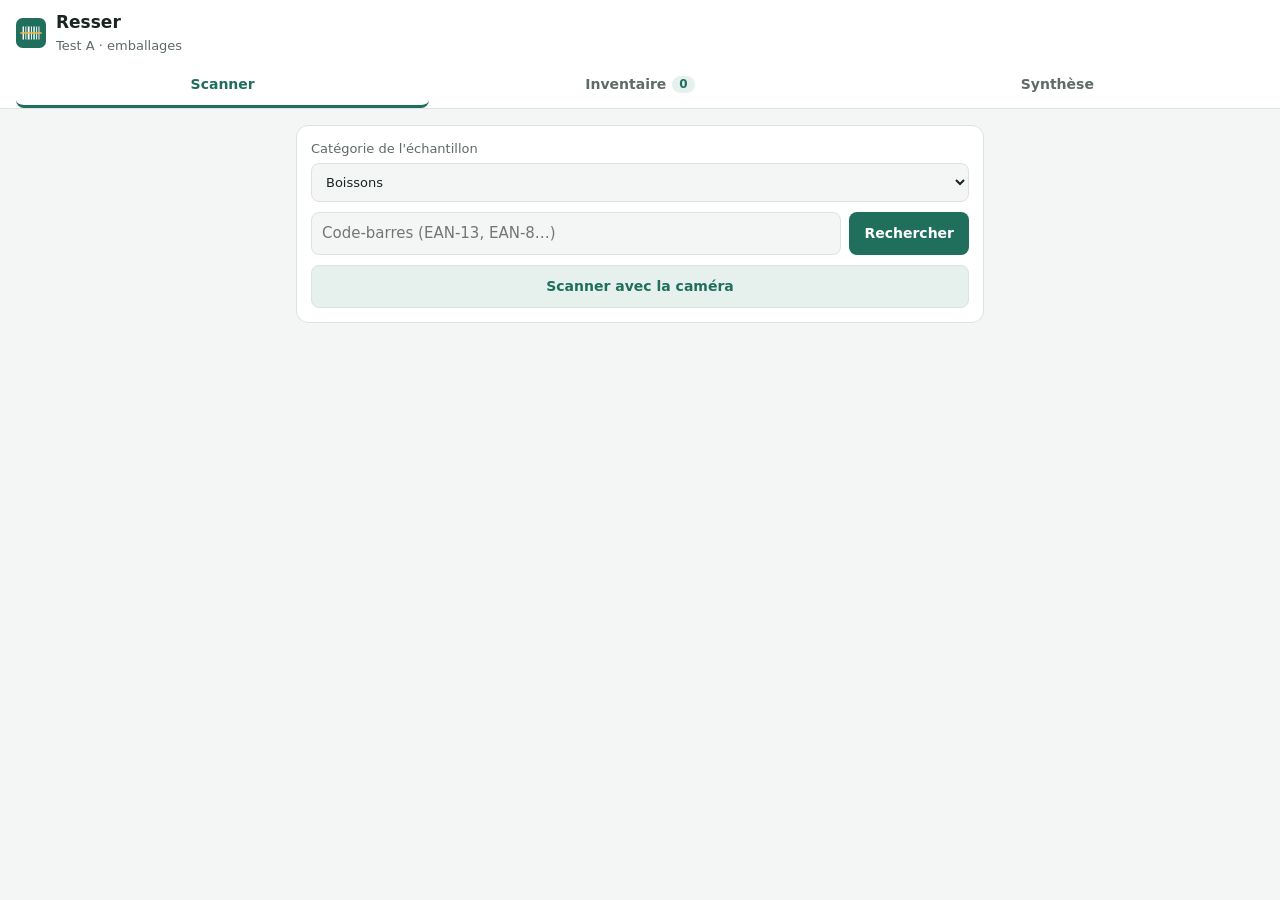
==== index.html @ b641f358 "Test A : PWA de caractérisation des emballages (Grand Nancy) Scanner de code-barres, requêtes Open F" ====
<!doctype html>
<html lang="fr">
<head>
  <meta charset="utf-8">
  <meta name="viewport" content="width=device-width, initial-scale=1, viewport-fit=cover">
  <title>Resser · Test A</title>
  <meta name="description" content="Outil de test pour caractériser les emballages des produits à partir du code-barres.">
  <meta name="theme-color" content="#1f6f5c">
  <link rel="manifest" href="manifest.webmanifest">
  <link rel="icon" href="icon.svg" type="image/svg+xml">
  <link rel="stylesheet" href="styles.css">
</head>
<body>
  <header class="top">
    <div class="brand">
      <img src="icon.svg" alt="" width="30" height="30">
      <div><strong>Resser</strong><span>Test A · emballages</span></div>
    </div>
    <nav class="tabs">
      <button type="button" data-tab="escanear" class="active">Scanner</button>
      <button type="button" data-tab="inventario">Inventaire <span id="count" class="pill">0</span></button>
      <button type="button" data-tab="resumen">Synthèse</button>
    </nav>
  </header>

  <main>
    <section id="tab-escanear" class="tab active">
      <div class="card">
        <label class="field">Catégorie de l'échantillon
          <select id="categoria"></select>
        </label>
        <div class="row">
          <input id="gtin" inputmode="numeric" autocomplete="off" placeholder="Code-barres (EAN-13, EAN-8…)">
          <button id="buscar" type="button" class="primary">Rechercher</button>
        </div>
        <button id="camara" type="button" class="secondary wide">Scanner avec la caméra</button>
        <div id="lector" hidden>
          <div id="reader"></div>
          <button id="cerrar-camara" type="button" class="ghost wide">Fermer la caméra</button>
        </div>
        <p id="estado" class="muted" role="status"></p>
      </div>
      <div id="editor"></div>
    </section>

    <section id="tab-inventario" class="tab">
      <div class="card">
        <div class="row">
          <input id="filtro" type="search" placeholder="Filtrer par nom, marque ou code">
        </div>
        <div class="actions">
          <button type="button" id="exp-ref" class="secondary">CSV références</button>
          <button type="button" id="exp-comp" class="secondary">CSV composants</button>
          <button type="button" id="exp-json" class="secondary">Sauvegarde JSON</button>
          <label class="button secondary">Importer JSON<input id="imp-json" type="file" accept="application/json,.json" hidden></label>
        </div>
      </div>
      <ul id="lista" class="lista"></ul>
      <button type="button" id="borrar-todo" class="danger ghost wide">Effacer tout l'inventaire</button>
    </section>

    <section id="tab-resumen" class="tab"></section>
  </main>

  <div id="toast" role="status" aria-live="polite"></div>
  <script type="module" src="app.js"></script>
</body>
</html>
---- styles.css ----
:root {
  --bg: #f4f6f5;
  --card: #ffffff;
  --ink: #1b2421;
  --muted: #5f6b67;
  --line: #dde3e1;
  --accent: #1f6f5c;
  --accent-ink: #ffffff;
  --soft: #e6f1ee;
  --warn: #b8641a;
  --bad: #b3362b;
  --good: #2c7a4b;
  --radius: 12px;
  color-scheme: light;
}
@media (prefers-color-scheme: dark) {
  :root {
    --bg: #111715;
    --card: #1a2220;
    --ink: #e7eeeb;
    --muted: #9aa8a3;
    --line: #2c3633;
    --accent: #4fb397;
    --accent-ink: #0d1412;
    --soft: #1f2e2a;
    --warn: #e09550;
    --bad: #e2675c;
    --good: #5cbf83;
    color-scheme: dark;
  }
}

* { box-sizing: border-box; }
html, body { margin: 0; }
body {
  background: var(--bg);
  color: var(--ink);
  font: 15px/1.45 system-ui, -apple-system, "Segoe UI", Roboto, sans-serif;
  padding-bottom: env(safe-area-inset-bottom);
}

.top {
  position: sticky; top: 0; z-index: 5;
  background: var(--card);
  border-bottom: 1px solid var(--line);
  padding: 10px 16px 0;
}
.brand { display: flex; align-items: center; gap: 10px; }
.brand strong { display: block; font-size: 17px; }
.brand span { color: var(--muted); font-size: 13px; }
.tabs { display: flex; gap: 4px; margin-top: 8px; }
.tabs button {
  flex: 1; background: none; border: 0; border-bottom: 3px solid transparent;
  padding: 10px 4px; color: var(--muted); font-weight: 600; font-size: 14px; cursor: pointer;
}
.tabs button.active { color: var(--accent); border-bottom-color: var(--accent); }

main { max-width: 720px; margin: 0 auto; padding: 16px; }
#editor { scroll-margin-top: 110px; }
.tab { display: none; }
.tab.active { display: block; }

.card {
  background: var(--card); border: 1px solid var(--line); border-radius: var(--radius);
  padding: 14px; margin-bottom: 14px;
}
.card h2, .card h3 { margin: 0 0 10px; font-size: 16px; }
.muted { color: var(--muted); font-size: 13px; margin: 8px 0 0; }
.muted:empty { display: none; }

.row { display: flex; gap: 8px; align-items: stretch; }
.row > input { flex: 1; min-width: 0; }
.grid { display: grid; grid-template-columns: repeat(auto-fit, minmax(140px, 1fr)); gap: 10px; }
.field { display: flex; flex-direction: column; gap: 4px; font-size: 13px; color: var(--muted); margin-bottom: 10px; }
.field > input, .field > select, .field > textarea { color: var(--ink); }

input, select, textarea, button, .button { font: inherit; }
input, select, textarea {
  width: 100%; padding: 10px; border: 1px solid var(--line); border-radius: 8px;
  background: var(--bg); color: var(--ink);
}
textarea { min-height: 64px; resize: vertical; }

button, .button {
  display: inline-flex; align-items: center; justify-content: center; gap: 6px;
  padding: 10px 14px; border-radius: 8px; border: 1px solid transparent; cursor: pointer;
  font-weight: 600; font-size: 14px;
}
.primary { background: var(--accent); color: var(--accent-ink); }
.secondary { background: var(--soft); color: var(--accent); border-color: var(--line); }
.ghost { background: none; color: var(--muted); border-color: var(--line); }
.danger { color: var(--bad); }
.wide { width: 100%; margin-top: 10px; }
.actions { display: flex; flex-wrap: wrap; gap: 8px; margin-top: 10px; }
button:disabled { opacity: .5; cursor: default; }

#reader { margin-top: 10px; border-radius: 8px; overflow: hidden; }
#reader video { width: 100% !important; }

.prod { display: flex; gap: 12px; align-items: flex-start; }
.prod img { width: 72px; height: 72px; object-fit: contain; background: #fff; border-radius: 8px; border: 1px solid var(--line); }
.prod .meta { flex: 1; min-width: 0; }
.prod .gtin { font-family: ui-monospace, Consolas, monospace; color: var(--muted); font-size: 13px; }

.badge {
  display: inline-block; padding: 2px 8px; border-radius: 999px; font-size: 12px; font-weight: 700;
  background: var(--soft); color: var(--accent); margin: 2px 4px 2px 0;
}
.badge.warn { background: color-mix(in srgb, var(--warn) 16%, transparent); color: var(--warn); }
.badge.bad { background: color-mix(in srgb, var(--bad) 16%, transparent); color: var(--bad); }
.badge.good { background: color-mix(in srgb, var(--good) 16%, transparent); color: var(--good); }
.pill { background: var(--soft); color: var(--accent); border-radius: 999px; padding: 0 7px; font-size: 12px; }

.clase { display: inline-grid; place-items: center; width: 30px; height: 30px; border-radius: 8px; font-weight: 800; color: #fff; }
.clase-A { background: #2c7a4b; }
.clase-B { background: #5d9c3a; }
.clase-C { background: #c98a1c; }
.clase-D { background: #b3362b; }

.comp { border: 1px solid var(--line); border-radius: 10px; padding: 10px; margin-bottom: 10px; }
.comp-head { display: flex; justify-content: space-between; align-items: center; margin-bottom: 8px; font-weight: 600; }
.comp-foot { display: flex; flex-wrap: wrap; gap: 4px; align-items: center; font-size: 13px; }
.dot { display: inline-block; width: 10px; height: 10px; border-radius: 50%; margin-right: 4px; vertical-align: middle; }
.check { display: flex; gap: 8px; align-items: center; margin-bottom: 10px; }
.check input { width: 20px; height: 20px; }
.note { font-size: 12px; color: var(--muted); }

.lista { list-style: none; margin: 0; padding: 0; }
.lista li {
  display: flex; gap: 10px; align-items: center; background: var(--card); border: 1px solid var(--line);
  border-radius: var(--radius); padding: 10px 12px; margin-bottom: 8px; cursor: pointer;
}
.lista .info { flex: 1; min-width: 0; }
.lista .info strong { display: block; overflow: hidden; text-overflow: ellipsis; white-space: nowrap; }
.lista .info span { color: var(--muted); font-size: 13px; }
.vacio { text-align: center; color: var(--muted); padding: 24px 0; }

.kpis { display: grid; grid-template-columns: repeat(auto-fit, minmax(150px, 1fr)); gap: 10px; }
.kpi { background: var(--card); border: 1px solid var(--line); border-radius: var(--radius); padding: 12px; }
.kpi .v { font-size: 26px; font-weight: 800; }
.kpi .l { font-size: 13px; color: var(--muted); }
.kpi .n { font-size: 12px; color: var(--muted); margin-top: 4px; }
.bar { display: flex; height: 22px; border-radius: 6px; overflow: hidden; background: var(--line); margin: 8px 0; }
.bar > div { display: grid; place-items: center; color: #fff; font-size: 12px; font-weight: 700; }
table { width: 100%; border-collapse: collapse; font-size: 13px; }
th, td { text-align: left; padding: 6px 4px; border-bottom: 1px solid var(--line); }
th { color: var(--muted); font-weight: 600; }
td.num, th.num { text-align: right; }
.tabla { overflow-x: auto; }

#toast {
  position: fixed; left: 50%; bottom: 20px; transform: translateX(-50%) translateY(120px);
  background: var(--ink); color: var(--bg); padding: 10px 16px; border-radius: 10px;
  max-width: calc(100% - 32px); transition: transform .25s; z-index: 10; font-size: 14px;
}
#toast.show { transform: translateX(-50%) translateY(0); }
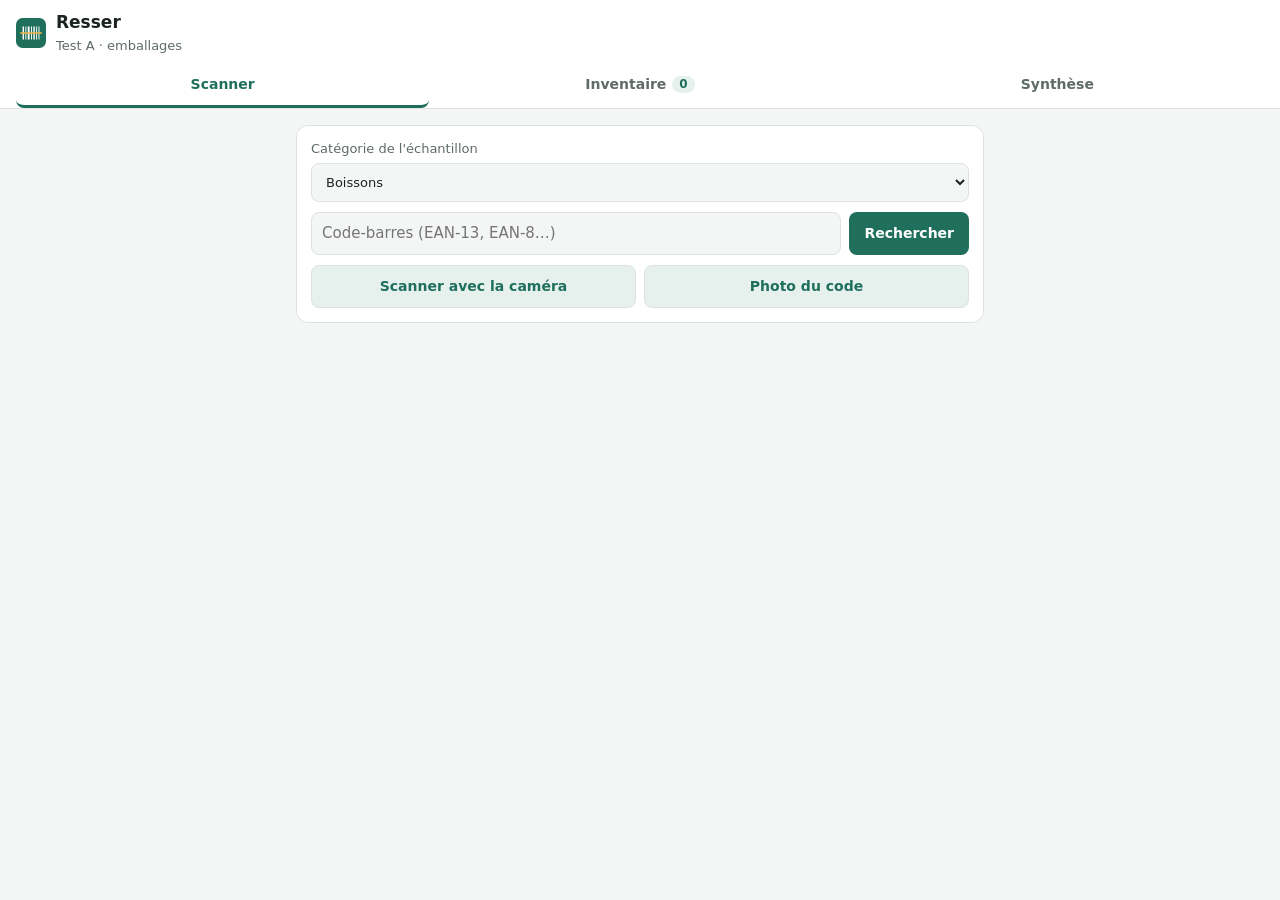
==== commit 310bf6f4: "Lecteur de codes-barres plus fiable sur téléphone Remplace html5-qrcode par BarcodeDetector natif, o" ====
--- a/index.html
+++ b/index.html
@@ -33,10 +33,16 @@
           <input id="gtin" inputmode="numeric" autocomplete="off" placeholder="Code-barres (EAN-13, EAN-8…)">
           <button id="buscar" type="button" class="primary">Rechercher</button>
         </div>
-        <button id="camara" type="button" class="secondary wide">Scanner avec la caméra</button>
+        <div id="botones-scan" class="row scan">
+          <button id="camara" type="button" class="secondary">Scanner avec la caméra</button>
+          <label class="button secondary">Photo du code<input id="foto" type="file" accept="image/*" capture="environment" hidden></label>
+        </div>
         <div id="lector" hidden>
-          <div id="reader"></div>
-          <button id="cerrar-camara" type="button" class="ghost wide">Fermer la caméra</button>
+          <div class="visor"><video id="video" playsinline muted></video><div class="mira"></div></div>
+          <div class="row scan">
+            <button id="linterna" type="button" class="secondary" hidden>Lampe</button>
+            <button id="cerrar-camara" type="button" class="ghost">Fermer la caméra</button>
+          </div>
         </div>
         <p id="estado" class="muted" role="status"></p>
       </div>
--- a/styles.css
+++ b/styles.css
@@ -31,6 +31,7 @@
 }
 
 * { box-sizing: border-box; }
+[hidden] { display: none !important; }
 html, body { margin: 0; }
 body {
   background: var(--bg);
@@ -94,8 +95,16 @@
 .actions { display: flex; flex-wrap: wrap; gap: 8px; margin-top: 10px; }
 button:disabled { opacity: .5; cursor: default; }
 
-#reader { margin-top: 10px; border-radius: 8px; overflow: hidden; }
-#reader video { width: 100% !important; }
+.row.scan { margin-top: 10px; }
+.row.scan > * { flex: 1; }
+.visor { position: relative; margin-top: 10px; border-radius: 8px; overflow: hidden; background: #000; }
+.visor video { display: block; width: 100%; max-height: 60vh; object-fit: cover; }
+.mira {
+  position: absolute; left: 8%; right: 8%; top: 32%; bottom: 32%;
+  border: 3px solid rgba(255, 255, 255, .85); border-radius: 10px;
+  box-shadow: 0 0 0 999px rgba(0, 0, 0, .35); pointer-events: none;
+}
+.mira::after { content: ''; position: absolute; left: 6%; right: 6%; top: 50%; height: 2px; background: #f2b544; }
 
 .prod { display: flex; gap: 12px; align-items: flex-start; }
 .prod img { width: 72px; height: 72px; object-fit: contain; background: #fff; border-radius: 8px; border: 1px solid var(--line); }
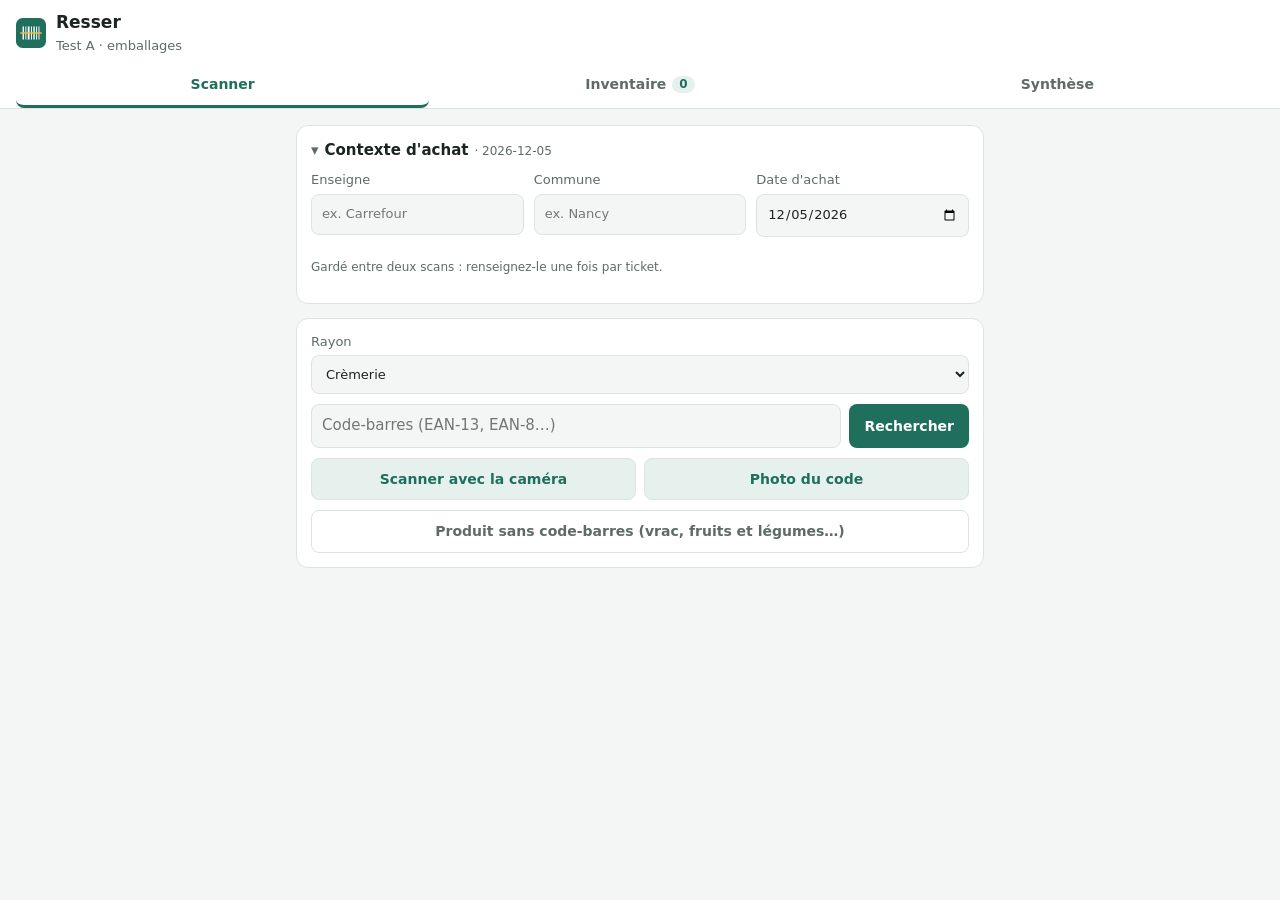
==== commit bd144492: "v0.4.0 : rayons, contexte d'achat, produits sans code-barres, synchronisation Google Sheets - Rayons" ====
--- a/index.html
+++ b/index.html
@@ -25,17 +25,30 @@
 
   <main>
     <section id="tab-escanear" class="tab active">
+      <details class="card" id="contexto">
+        <summary><strong>Contexte d'achat</strong> <span id="contexto-resumen" class="note"></span></summary>
+        <div class="grid" style="margin-top:10px">
+          <label class="field">Enseigne<input id="ctx-enseigne" list="enseignes" autocomplete="off" placeholder="ex. Carrefour"></label>
+          <label class="field">Commune<input id="ctx-commune" list="communes" autocomplete="off" placeholder="ex. Nancy"></label>
+          <label class="field">Date d'achat<input id="ctx-fecha" type="date"></label>
+        </div>
+        <p class="note">Gardé entre deux scans : renseignez-le une fois par ticket.</p>
+      </details>
+
       <div class="card">
-        <label class="field">Catégorie de l'échantillon
+        <label class="field">Rayon
           <select id="categoria"></select>
         </label>
         <div class="row">
           <input id="gtin" inputmode="numeric" autocomplete="off" placeholder="Code-barres (EAN-13, EAN-8…)">
           <button id="buscar" type="button" class="primary">Rechercher</button>
         </div>
-        <div id="botones-scan" class="row scan">
-          <button id="camara" type="button" class="secondary">Scanner avec la caméra</button>
-          <label class="button secondary">Photo du code<input id="foto" type="file" accept="image/*" capture="environment" hidden></label>
+        <div id="botones-scan">
+          <div class="row scan">
+            <button id="camara" type="button" class="secondary">Scanner avec la caméra</button>
+            <label class="button secondary">Photo du code<input id="foto" type="file" accept="image/*" capture="environment" hidden></label>
+          </div>
+          <button id="sin-codigo" type="button" class="ghost wide">Produit sans code-barres (vrac, fruits et légumes…)</button>
         </div>
         <div id="lector" hidden>
           <div class="visor"><video id="video" playsinline muted></video><div class="mira"></div></div>
@@ -50,9 +63,22 @@
     </section>
 
     <section id="tab-inventario" class="tab">
+      <details class="card" id="sync-card">
+        <summary><strong>Synchronisation Google Sheets</strong> <span id="sync-resumen" class="note"></span></summary>
+        <div style="margin-top:10px">
+          <label class="field">Votre nom (colonne « saisi_par »)<input id="cfg-nombre" autocomplete="name" placeholder="ex. Cristian"></label>
+          <label class="field">URL de l'application Web (Apps Script, se termine par /exec)<input id="cfg-url" type="url" autocomplete="off" placeholder="https://script.google.com/macros/s/…/exec"></label>
+          <label class="field">Clé<input id="cfg-cle" autocomplete="off" placeholder="8 caractères (menu Resser de la feuille)"></label>
+          <div class="actions">
+            <button type="button" id="cfg-guardar" class="primary">Enregistrer et tester</button>
+            <button type="button" id="sync-todo" class="secondary">Envoyer les références en attente</button>
+          </div>
+          <p id="sync-estado" class="muted" role="status"></p>
+        </div>
+      </details>
       <div class="card">
         <div class="row">
-          <input id="filtro" type="search" placeholder="Filtrer par nom, marque ou code">
+          <input id="filtro" type="search" placeholder="Filtrer par nom, marque, libellé ou code">
         </div>
         <div class="actions">
           <button type="button" id="exp-ref" class="secondary">CSV références</button>
@@ -62,12 +88,14 @@
         </div>
       </div>
       <ul id="lista" class="lista"></ul>
-      <button type="button" id="borrar-todo" class="danger ghost wide">Effacer tout l'inventaire</button>
+      <button type="button" id="borrar-todo" class="danger ghost wide">Effacer tout l'inventaire de ce téléphone</button>
     </section>
 
     <section id="tab-resumen" class="tab"></section>
   </main>
 
+  <datalist id="enseignes"></datalist>
+  <datalist id="communes"></datalist>
   <div id="toast" role="status" aria-live="polite"></div>
   <script type="module" src="app.js"></script>
 </body>
--- a/styles.css
+++ b/styles.css
@@ -95,6 +95,10 @@
 .actions { display: flex; flex-wrap: wrap; gap: 8px; margin-top: 10px; }
 button:disabled { opacity: .5; cursor: default; }
 
+details.card > summary { cursor: pointer; list-style: none; display: flex; flex-wrap: wrap; gap: 6px; align-items: baseline; }
+details.card > summary::-webkit-details-marker { display: none; }
+details.card > summary::before { content: '▸'; color: var(--muted); }
+details.card[open] > summary::before { content: '▾'; }
 .row.scan { margin-top: 10px; }
 .row.scan > * { flex: 1; }
 .visor { position: relative; margin-top: 10px; border-radius: 8px; overflow: hidden; background: #000; }
@@ -143,6 +147,8 @@
 .lista .info strong { display: block; overflow: hidden; text-overflow: ellipsis; white-space: nowrap; }
 .lista .info span { color: var(--muted); font-size: 13px; }
 .vacio { text-align: center; color: var(--muted); padding: 24px 0; }
+.ok-sync { color: var(--good); }
+.pend-sync { color: var(--warn); }
 
 .kpis { display: grid; grid-template-columns: repeat(auto-fit, minmax(150px, 1fr)); gap: 10px; }
 .kpi { background: var(--card); border: 1px solid var(--line); border-radius: var(--radius); padding: 12px; }
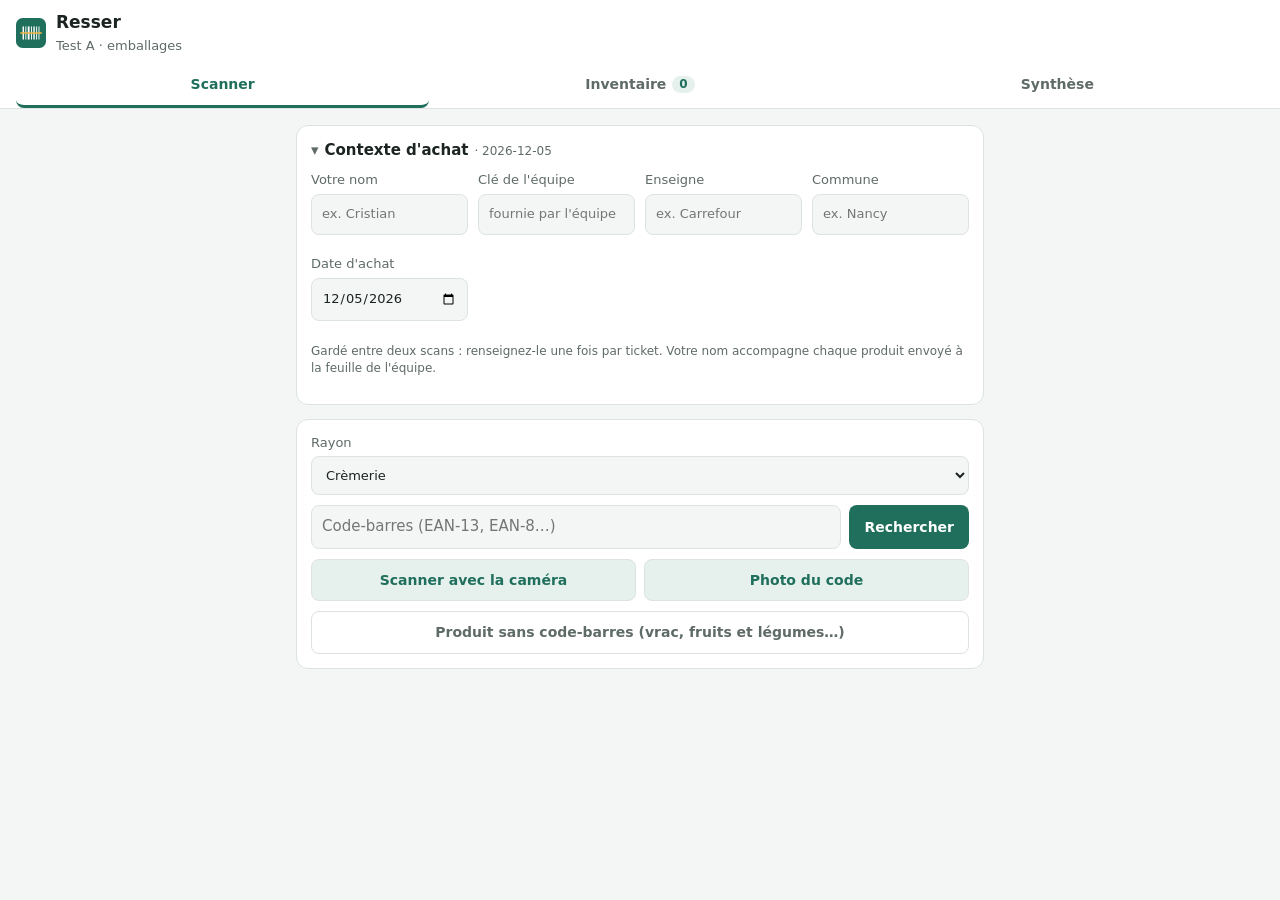
==== commit a104b903: "v0.6.0 : clé seule, URL intégrée, photo des produits nouveaux - Plus d'URL à copier : seule la clé d" ====
--- a/index.html
+++ b/index.html
@@ -28,11 +28,14 @@
       <details class="card" id="contexto">
         <summary><strong>Contexte d'achat</strong> <span id="contexto-resumen" class="note"></span></summary>
         <div class="grid" style="margin-top:10px">
+          <label class="field">Votre nom<input id="cfg-nombre" autocomplete="name" placeholder="ex. Cristian"></label>
+          <label class="field">Clé de l'équipe<input id="cfg-cle" autocomplete="off" placeholder="fournie par l'équipe"></label>
           <label class="field">Enseigne<input id="ctx-enseigne" list="enseignes" autocomplete="off" placeholder="ex. Carrefour"></label>
           <label class="field">Commune<input id="ctx-commune" list="communes" autocomplete="off" placeholder="ex. Nancy"></label>
           <label class="field">Date d'achat<input id="ctx-fecha" type="date"></label>
         </div>
-        <p class="note">Gardé entre deux scans : renseignez-le une fois par ticket.</p>
+        <p id="cle-estado" class="muted" role="status"></p>
+        <p class="note">Gardé entre deux scans : renseignez-le une fois par ticket. Votre nom accompagne chaque produit envoyé à la feuille de l'équipe.</p>
       </details>
 
       <div class="card">
@@ -63,19 +66,13 @@
     </section>
 
     <section id="tab-inventario" class="tab">
-      <details class="card" id="sync-card">
-        <summary><strong>Synchronisation Google Sheets</strong> <span id="sync-resumen" class="note"></span></summary>
-        <div style="margin-top:10px">
-          <label class="field">Votre nom (colonne « saisi_par »)<input id="cfg-nombre" autocomplete="name" placeholder="ex. Cristian"></label>
-          <label class="field">URL de l'application Web (Apps Script, se termine par /exec)<input id="cfg-url" type="url" autocomplete="off" placeholder="https://script.google.com/macros/s/…/exec"></label>
-          <label class="field">Clé<input id="cfg-cle" autocomplete="off" placeholder="8 caractères (menu Resser de la feuille)"></label>
-          <div class="actions">
-            <button type="button" id="cfg-guardar" class="primary">Enregistrer et tester</button>
-            <button type="button" id="sync-todo" class="secondary">Envoyer les références en attente</button>
-          </div>
-          <p id="sync-estado" class="muted" role="status"></p>
+      <div class="card">
+        <strong>Feuille de l'équipe</strong> <span id="sync-resumen" class="note"></span>
+        <div class="actions">
+          <button type="button" id="sync-todo" class="secondary">Envoyer les références en attente</button>
         </div>
-      </details>
+        <p id="sync-estado" class="muted" role="status"></p>
+      </div>
       <div class="card">
         <div class="row">
           <input id="filtro" type="search" placeholder="Filtrer par nom, marque, libellé ou code">
--- a/styles.css
+++ b/styles.css
@@ -147,6 +147,9 @@
 .lista .info strong { display: block; overflow: hidden; text-overflow: ellipsis; white-space: nowrap; }
 .lista .info span { color: var(--muted); font-size: 13px; }
 .vacio { text-align: center; color: var(--muted); padding: 24px 0; }
+.foto { display: block; width: 100%; max-height: 320px; object-fit: contain; background: #fff; border-radius: 8px; border: 1px solid var(--line); }
+.aviso { border-left: 4px solid var(--accent); background: var(--soft); }
+.aviso .note { margin-top: 4px; }
 .ok-sync { color: var(--good); }
 .pend-sync { color: var(--warn); }
 
